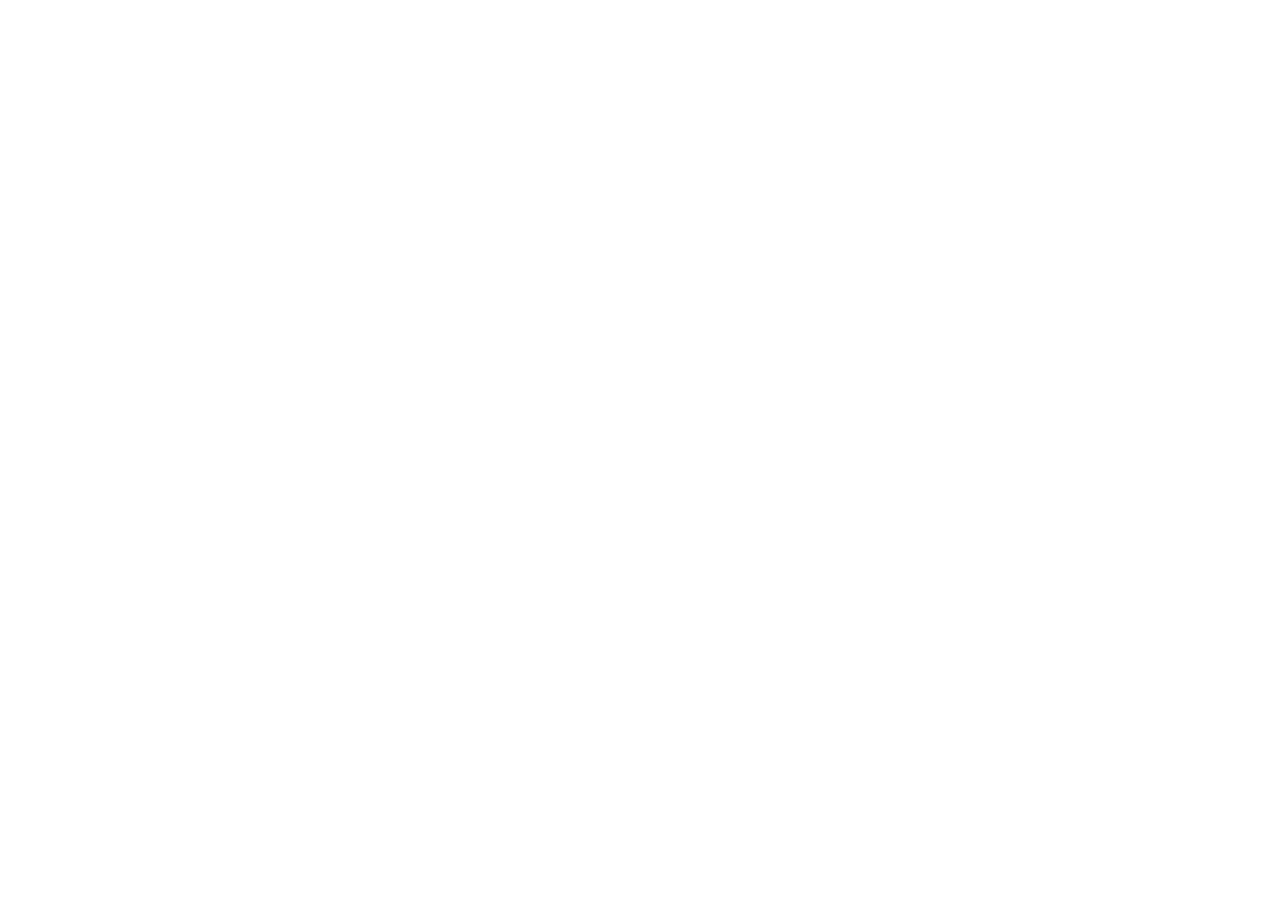
==== index.html @ 5bca3d7c "added the files and wired up html and css file" ====
<!DOCTYPE html>
<html lang="en">
<head>
    <meta charset="UTF-8">
    <meta name="viewport" content="width=device-width, initial-scale=1.0">
    <title>Kestrel Bay Health | Find care close to home</title>
    <meta name="description" content="Find doctors, hospitals, and clinics across the region. Book a visit, find a location, or get answers about your care at Kestrel Bay Health.">
    <!-- for social sharing -->
    <meta property="og:title" content="Kestrel Bay Health | Find care close to home">
    <meta property="og:description" content="Find doctors, hospitals, and clinics across the region. Book a visit, find a location, or get answers about your care at Kestrel Bay Health.">
    <meta property="og:type" content="website">

    <!-- Fonts: Atkinson Hyperlegible for headings, Inter for body -->
    <link rel="preconnect" href="https://fonts.googleapis.com">
    <link rel="preconnect" href="https://fonts.gstatic.com" crossorigin>
    <link href="https://fonts.googleapis.com/css2?family=Atkinson+Hyperlegible:wght@400;700&family=Inter:wght@400;700&display=swap" rel="stylesheet">

    <!-- Stylesheet -->
    <link rel="stylesheet" href="css/styles.css">
    <link rel="stylesheet" href="css/tokens.css">
</head>
<body>

</body>
</html>
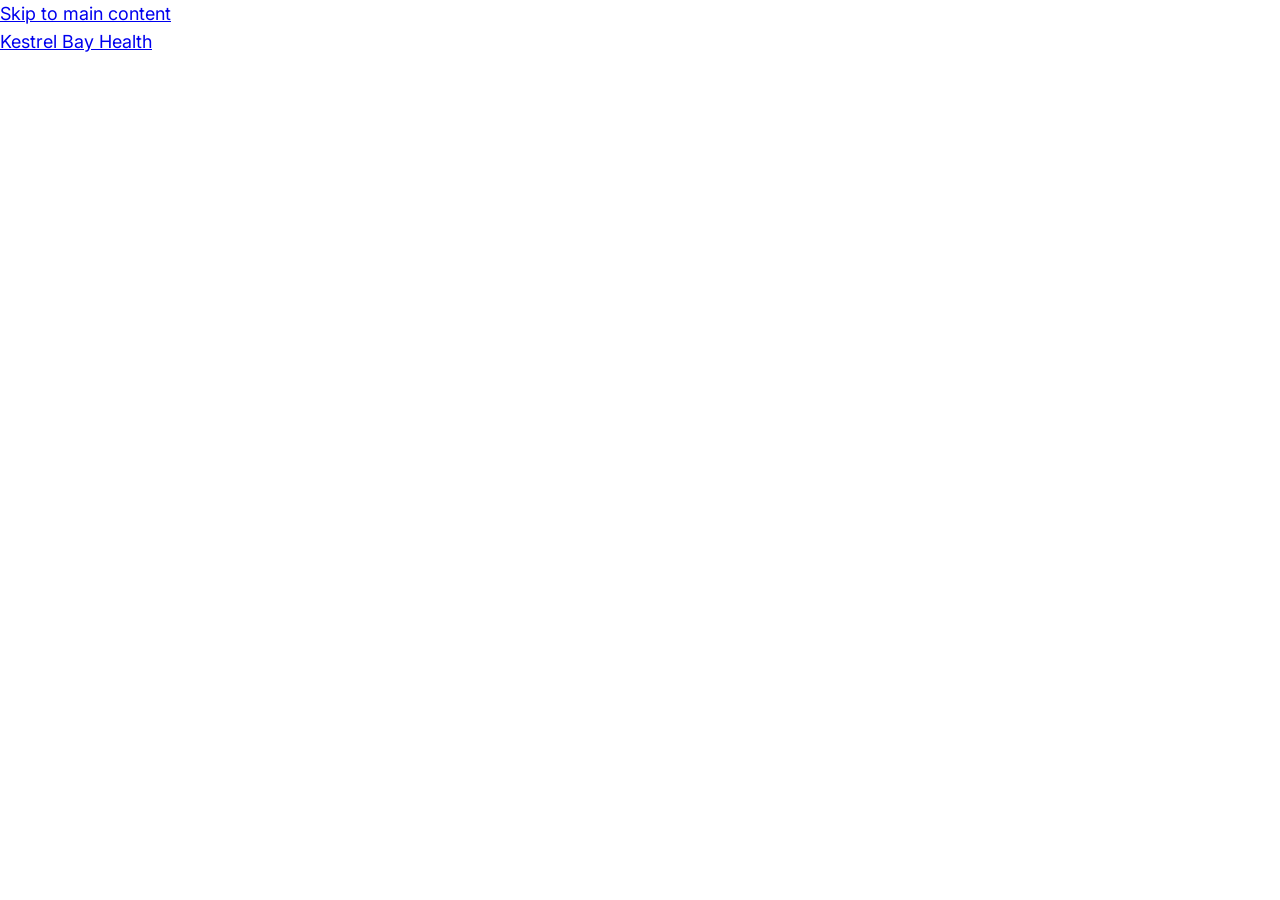
==== commit 2706d99b: "added the styles files" ====
--- a/index.html
+++ b/index.html
@@ -19,7 +19,23 @@
     <link rel="stylesheet" href="css/styles.css">
     <link rel="stylesheet" href="css/tokens.css">
 </head>
-<body>
+
+
+
+<body>  
+    <!-- directly skipping to the main content -->
+    <a href="#main">Skip to main content</a>
+
+    <!-- header -->
+    <header class="site-header">
+        <div>
+            <a class="" href="index.html" aria-label="Kestrel Bay Health Home">
+                <span class="logo-mark" aria-hidden="true"></span>
+                <span class="logo-text">Kestrel Bay Health</span>
+            </a>
+        </div>
+
+    </header>
 
 </body>
 </html>
--- a/css/styles.css
+++ b/css/styles.css
@@ -0,0 +1,62 @@
+*, *::before, *::after {
+    box-sizing: border-box;
+    margin: 0;
+    padding: 0;
+}
+
+html{
+    /* Set scroll padding for sticky header */
+    scroll-padding-top : calc(var(--header-height) + var(--space-3));
+    /* Prevent font size adjustments on mobile devices */
+    -webkit-text-size-adjust: 100%;
+}
+
+/* Base styles for body, headings, paragraphs, and lists */
+body {
+    margin : 0px; 
+    font-family: var(--font-body);
+    font-size: var(--text-body);
+    line-height: var(--lh-body);
+    color: var(--color-text-dark);
+    background-color: var(--color-white);
+}
+
+
+h1, h2, h3 {
+    font-family: var(--font-heading);
+    font-weight: 700; 
+    color : var(--color-text-dark);
+    margin : 0px; 
+}
+
+/* Display size on large screens, H1 size on phones so it doesn't overflow */
+h1 {
+  font-size: var(--text-h1);
+  line-height: var(--lh-h1);
+}
+ 
+h2 {
+  font-size: var(--text-h2);
+  line-height: var(--lh-h2);
+}
+ 
+h3 {
+  font-size: var(--text-h3);
+  line-height: var(--lh-h3);
+}
+ 
+p {
+  margin: 0;
+}
+ 
+img,
+svg {
+  max-width: 100%;
+  display: block;
+}
+ 
+ul,
+ol {
+  margin: 0;
+  padding: 0;
+}
--- a/css/tokens.css
+++ b/css/tokens.css
@@ -0,0 +1,65 @@
+/* ==========================================================================
+   Kestrel Bay Health: Design tokens
+   Mirrors the Figma style tile. Change a value here and it updates everywhere.
+   Contrast ratios are measured against white (#FFFFFF).
+   ========================================================================== */
+
+:root {
+  /* ---------- Colors ---------- */
+  --color-primary-navy: #0B3D5C;   /* 11.4:1  header text, buttons, footer */
+  --color-primary-teal: #0F7C7A;   /*  5.0:1  links, accents */
+  --color-text-dark:    #1F2933;   /* 14.8:1  body text */
+  --color-text-muted:   #52606D;   /*  6.5:1  secondary text */
+  --color-surface-light:#F2F6F9;   /*  section backgrounds */
+  --color-focus-amber:  #D97706;   /*  3.2:1  focus ring (non-text, needs 3:1) */
+  --color-error-red:    #B42318;   /*  6.6:1  form errors, emergency bar */
+  --color-white:        #FFFFFF;
+
+  /* ---------- Typography ---------- */
+  --font-heading: "Atkinson Hyperlegible", system-ui, sans-serif;
+  --font-body:    "Inter", system-ui, sans-serif;
+
+  /* size / line-height pairs from the Figma text styles */
+  --text-display: 3rem;      /* 48px */
+  --lh-display:   3.5rem;    /* 56px */
+  --text-h1:      2.5rem;    /* 40px */
+  --lh-h1:        3rem;      /* 48px */
+  --text-h2:      2rem;      /* 32px */
+  --lh-h2:        2.5rem;    /* 40px */
+  --text-h3:      1.5rem;    /* 24px */
+  --lh-h3:        2rem;      /* 32px */
+  --text-body:    1.125rem;  /* 18px */
+  --lh-body:      1.75rem;   /* 28px */
+  --text-small:   1rem;      /* 16px */
+  --lh-small:     1.5rem;    /* 24px */
+
+  /* ---------- Spacing (8px scale) ---------- */
+  --space-1: 0.5rem;   /*  8px */
+  --space-2: 0.75rem;  /* 12px */
+  --space-3: 1rem;     /* 16px */
+  --space-4: 1.5rem;   /* 24px */
+  --space-5: 2rem;     /* 32px */
+  --space-6: 2.5rem;   /* 40px */
+  --space-7: 3rem;     /* 48px */
+  --space-8: 4rem;     /* 64px */
+  --space-9: 5rem;     /* 80px */
+
+  /* ---------- Layout ---------- */
+  --container-max: 75rem;      /* 1200px content width */
+  --gutter: 1rem;              /* 16px side padding on phones */
+  --radius: 0.375rem;          /* 6px buttons and inputs */
+  --radius-card: 0.5rem;       /* 8px cards */
+  --header-height: 5rem;       /* used for scroll-padding with sticky header */
+
+  /* ---------- Interaction ---------- */
+  --target-min: 2.75rem;       /* 44px minimum height for buttons and inputs */
+
+  /* Double focus ring: 2px white inner + 3px amber outer (WCAG 2.4.7, 1.4.11) */
+  --focus-ring: 0 0 0 2px var(--color-white), 0 0 0 5px var(--color-focus-amber);
+}
+
+@media (min-width: 48em) {      /* 768px and up */
+  :root {
+    --gutter: 2rem;
+  }
+}
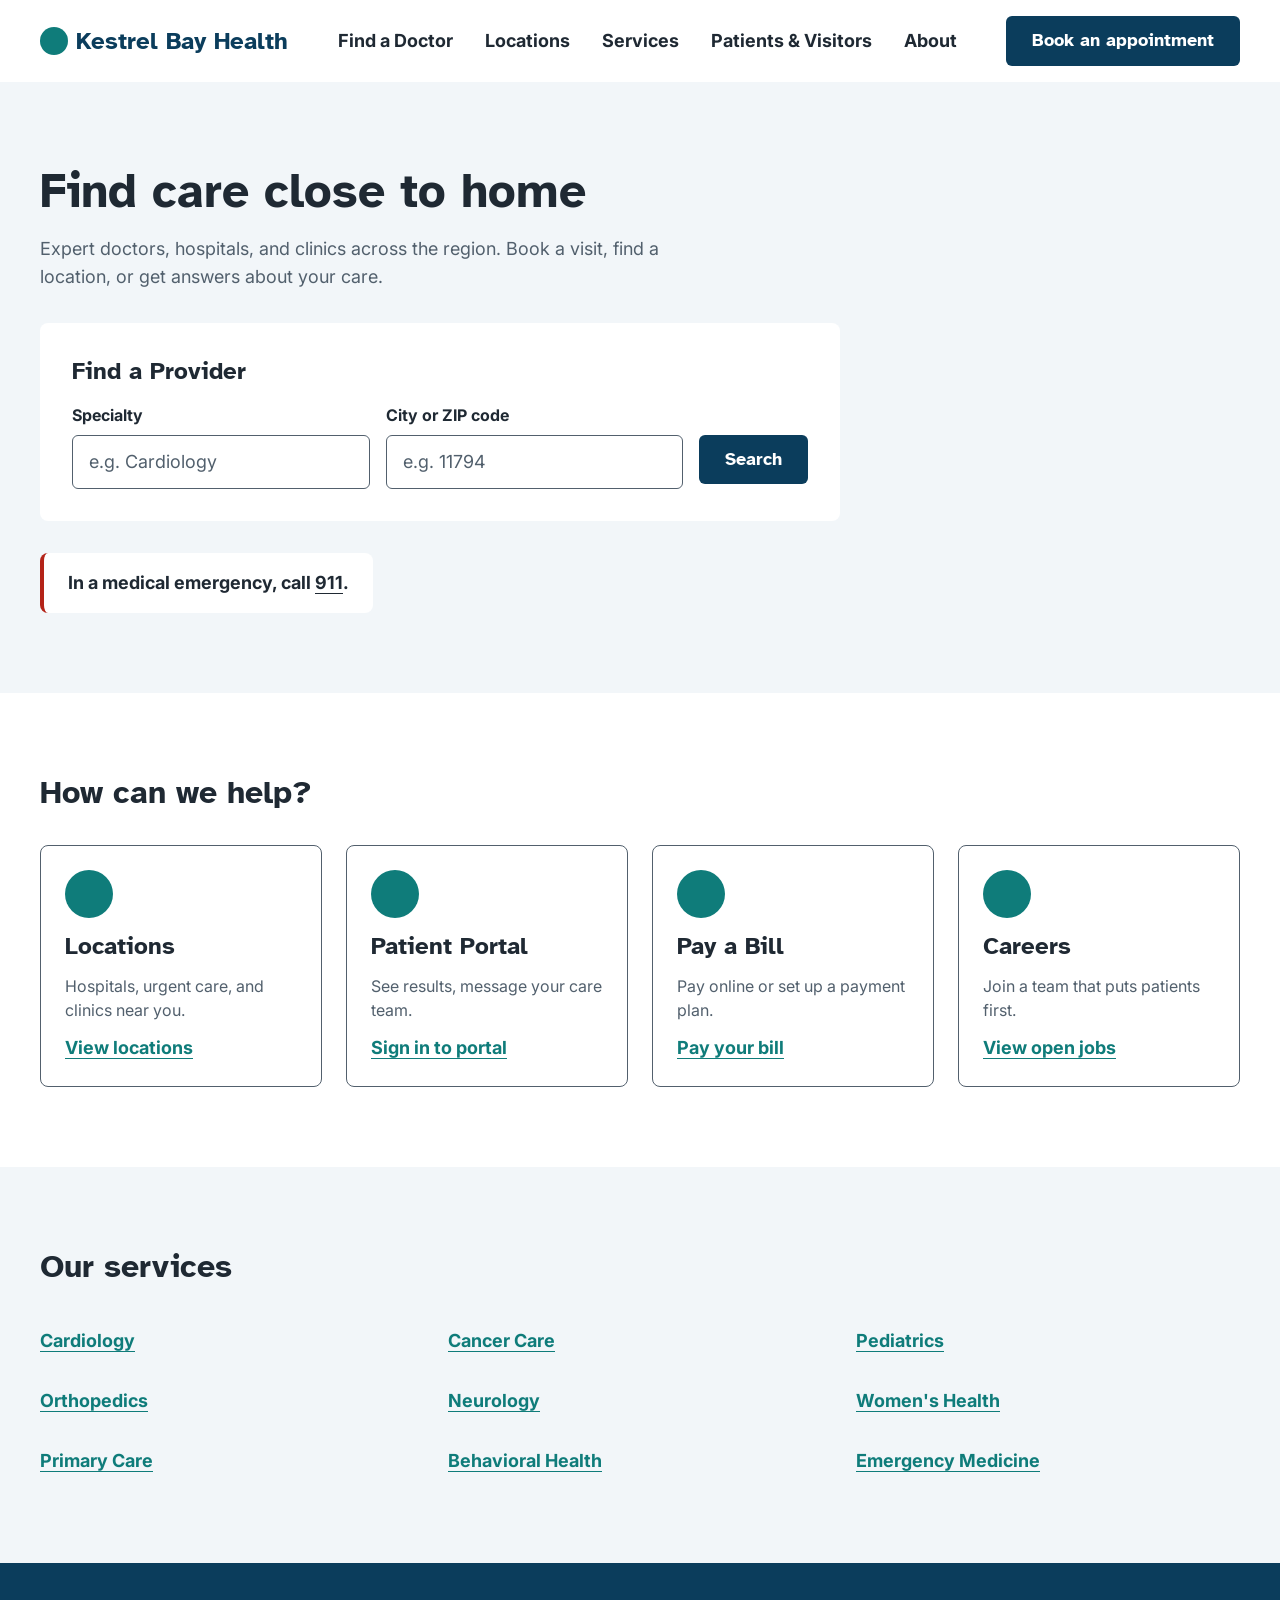
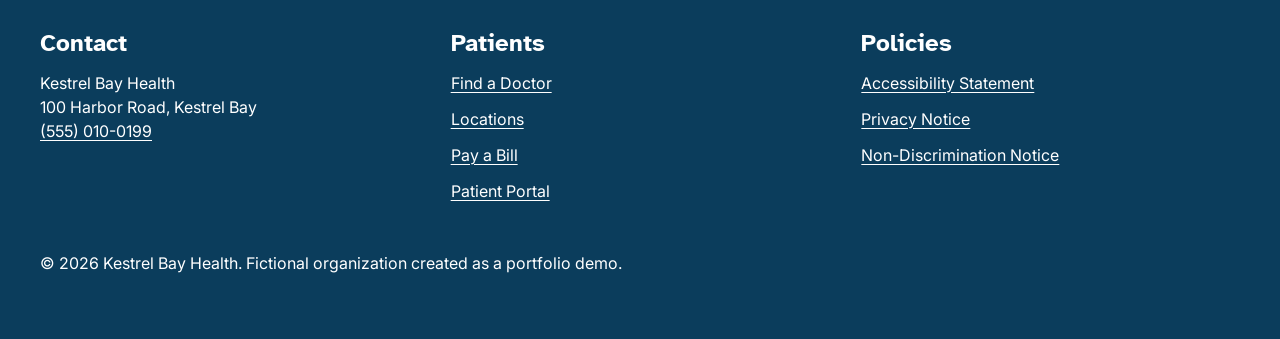
==== commit aec217aa: "added the html , js and css files" ====
--- a/index.html
+++ b/index.html
@@ -18,24 +18,204 @@
     <!-- Stylesheet -->
     <link rel="stylesheet" href="css/styles.css">
     <link rel="stylesheet" href="css/tokens.css">
+
+    <!-- Structured data for SEO (fictional organization) -->
+    <script type="application/ld+json">
+        {
+            "@context": "https://schema.org",
+            "@type": "MedicalOrganization",
+            "name": "Kestrel Bay Health",
+            "address": {
+            "@type": "PostalAddress",
+            "streetAddress": "100 Harbor Road",
+            "addressLocality": "Kestrel Bay"
+            },
+            "telephone": "(555) 010-0199"
+        }
+    </script>
 </head>
 
 
 
-<body>  
-    <!-- directly skipping to the main content -->
-    <a href="#main">Skip to main content</a>
-
-    <!-- header -->
-    <header class="site-header">
-        <div>
-            <a class="" href="index.html" aria-label="Kestrel Bay Health Home">
-                <span class="logo-mark" aria-hidden="true"></span>
-                <span class="logo-text">Kestrel Bay Health</span>
-            </a>
-        </div>
-
-    </header>
-
+<body>
+  <!-- skip to main content -->
+  <a class="skip-link" href="#main">Skip to main content</a>
+ 
+  <!-- Header -->
+  <header class="site-header">
+    <div class="container header-inner">
+      <!-- Logo link with a clear accessible name -->
+      <a class="logo" href="index.html" aria-label="Kestrel Bay Health, home">
+        <span class="logo-mark" aria-hidden="true"></span>
+        <span class="logo-text">Kestrel Bay Health</span>
+      </a>
+ 
+      <!-- Mobile menu toggle (shown only on small screens) -->
+      <button class="nav-toggle" type="button" aria-expanded="false" aria-controls="primary-nav">
+        Menu
+      </button>
+ 
+      <!-- Main navigation -->
+      <nav id="primary-nav" class="primary-nav" aria-label="Main">
+        <ul>
+          <li><a href="#">Find a Doctor</a></li>
+          <li><a href="#">Locations</a></li>
+          <li><a href="#services">Services</a></li>
+          <li><a href="#">Patients &amp; Visitors</a></li>
+          <li><a href="#">About</a></li>
+        </ul>
+      </nav>
+ 
+      <!-- Primary call to action -->
+      <a class="button button-primary" href="#">Book an appointment</a>
+    </div>
+  </header>
+ 
+  <!-- Main content -->
+  <main id="main" tabindex="-1">
+ 
+    <!-- HERO -->
+    <section class="hero" aria-labelledby="hero-title">
+      <div class="container">
+        <h1 id="hero-title">Find care close to home</h1>
+        <p class="hero-intro">
+          Expert doctors, hospitals, and clinics across the region.
+          Book a visit, find a location, or get answers about your care.
+        </p>
+ 
+        <!-- Search form (WCAG 1.3.1, 3.3.1, 3.3.2) -->
+        <form class="search-card" role="search" aria-labelledby="search-title" novalidate>
+          <h2 id="search-title">Find a Provider</h2>
+ 
+          <div class="search-row">
+            <div class="field">
+              <label for="specialty">Specialty</label>
+              <input id="specialty" name="specialty" type="text"
+                     placeholder="e.g. Cardiology"
+                     aria-describedby="specialty-error">
+              <p id="specialty-error" class="field-error" hidden>
+                <span aria-hidden="true">⚠</span> Enter a specialty, such as Cardiology.
+              </p>
+            </div>
+ 
+            <div class="field">
+              <label for="zip">City or ZIP code</label>
+              <input id="zip" name="zip" type="text"
+                     placeholder="e.g. 11794"
+                     autocomplete="postal-code"
+                     aria-describedby="zip-error">
+              <p id="zip-error" class="field-error" hidden>
+                <span aria-hidden="true">⚠</span> Enter a city or a 5-digit ZIP code.
+              </p>
+            </div>
+ 
+            <button class="button button-primary" type="submit">Search</button>
+          </div>
+ 
+          <!-- Announces search results or errors to screen readers -->
+          <p class="search-status" role="status" aria-live="polite"></p>
+        </form>
+ 
+        <!-- Emergency notice: red bar plus words, never color alone (WCAG 1.4.1) -->
+        <aside class="emergency-notice" aria-label="Emergency information">
+          <p><strong>In a medical emergency, call <a href="tel:911">911</a>.</strong></p>
+        </aside>
+      </div>
+    </section>
+ 
+    <!-- Quick links -->
+    <section class="quick-links" aria-labelledby="help-title">
+      <div class="container">
+        <h2 id="help-title">How can we help?</h2>
+ 
+        <ul class="card-grid">
+          <li class="card">
+            <span class="card-icon" aria-hidden="true"></span>
+            <h3>Locations</h3>
+            <p>Hospitals, urgent care, and clinics near you.</p>
+            <a href="#">View locations</a>
+          </li>
+          <li class="card">
+            <span class="card-icon" aria-hidden="true"></span>
+            <h3>Patient Portal</h3>
+            <p>See results, message your care team.</p>
+            <a href="#">Sign in to portal</a>
+          </li>
+          <li class="card">
+            <span class="card-icon" aria-hidden="true"></span>
+            <h3>Pay a Bill</h3>
+            <p>Pay online or set up a payment plan.</p>
+            <a href="#">Pay your bill</a>
+          </li>
+          <li class="card">
+            <span class="card-icon" aria-hidden="true"></span>
+            <h3>Careers</h3>
+            <p>Join a team that puts patients first.</p>
+            <a href="#">View open jobs</a>
+          </li>
+        </ul>
+      </div>
+    </section>
+ 
+    <!-- Services -->
+    <section id="services" class="services" aria-labelledby="services-title">
+      <div class="container">
+        <h2 id="services-title">Our services</h2>
+        <ul class="services-list">
+          <li><a href="#">Cardiology</a></li>
+          <li><a href="#">Cancer Care</a></li>
+          <li><a href="#">Pediatrics</a></li>
+          <li><a href="#">Orthopedics</a></li>
+          <li><a href="#">Neurology</a></li>
+          <li><a href="#">Women's Health</a></li>
+          <li><a href="#">Primary Care</a></li>
+          <li><a href="#">Behavioral Health</a></li>
+          <li><a href="#">Emergency Medicine</a></li>
+        </ul>
+      </div>
+    </section>
+ 
+  </main>
+ 
+  <!-- Footer -->
+  <footer class="site-footer">
+    <div class="container">
+      <div class="footer-columns">
+        <section aria-labelledby="footer-contact">
+          <h2 id="footer-contact">Contact</h2>
+          <address>
+            Kestrel Bay Health<br>
+            100 Harbor Road, Kestrel Bay<br>
+            <a href="tel:+15550100199">(555) 010-0199</a>
+          </address>
+        </section>
+ 
+        <nav aria-labelledby="footer-patients">
+          <h2 id="footer-patients">Patients</h2>
+          <ul>
+            <li><a href="#">Find a Doctor</a></li>
+            <li><a href="#">Locations</a></li>
+            <li><a href="#">Pay a Bill</a></li>
+            <li><a href="#">Patient Portal</a></li>
+          </ul>
+        </nav>
+ 
+        <nav aria-labelledby="footer-policies">
+          <h2 id="footer-policies">Policies</h2>
+          <ul>
+            <li><a href="accessibility.html">Accessibility Statement</a></li>
+            <li><a href="#">Privacy Notice</a></li>
+            <li><a href="#">Non-Discrimination Notice</a></li>
+          </ul>
+        </nav>
+      </div>
+ 
+      <p class="footer-legal">
+        © 2026 Kestrel Bay Health. Fictional organization created as a portfolio demo.
+      </p>
+    </div>
+  </footer>
+ 
+  <script src="js/main.js" defer></script>
 </body>
 </html>
--- a/css/styles.css
+++ b/css/styles.css
@@ -59,4 +59,619 @@
 ol {
   margin: 0;
   padding: 0;
-}+}
+
+/* Links are underlined so they never rely on color alone (WCAG 1.4.1) */
+a {
+  color: var(--color-primary-teal);
+  text-decoration: underline;
+  text-underline-offset: 0.2em;
+  text-decoration-thickness: 1px;
+}
+ 
+a:hover {
+  text-decoration-thickness: 2px;
+}
+ 
+address {
+  font-style: normal;
+}
+ 
+.container {
+  width: 100%;
+  max-width: calc(var(--container-max) + (var(--gutter) * 2));
+  margin-inline: auto;
+  padding-inline: var(--gutter);
+}
+
+
+/* Focus styles for accessibility */
+:focus-visible {
+  outline: 2px solid transparent;
+  box-shadow: var(--focus-ring);
+  border-radius: var(--radius);
+}
+ 
+/* main gets programmatic focus from the skip link; no ring needed there */
+main:focus {
+  outline: none;
+}
+ 
+
+
+/* Skip link for accessibility */
+.skip-link {
+  position: absolute;
+  top: var(--space-2);
+  left: var(--space-2);
+  z-index: 100;
+  padding: var(--space-2) var(--space-4);
+  background: var(--color-primary-navy);
+  color: var(--color-white);
+  font-weight: 700;
+  text-decoration: none;
+  border-radius: var(--radius);
+  /* Moved off-screen until it receives keyboard focus */
+  transform: translateY(-200%);
+}
+ 
+.skip-link:focus {
+  transform: translateY(0);
+}
+
+
+.button {
+  display: inline-flex;
+  align-items: center;
+  justify-content: center;
+  min-height: var(--target-min);          /* 44px target size (WCAG 2.5.8) */
+  padding: var(--space-2) var(--space-4);
+  font-family: var(--font-heading);
+  font-size: var(--text-body);
+  font-weight: 700;
+  line-height: 1.2;
+  text-decoration: none;
+  border: 2px solid transparent;
+  border-radius: var(--radius);
+  cursor: pointer;
+}
+ 
+.button-primary {
+  background: var(--color-primary-navy);
+  color: var(--color-white);
+}
+ 
+.button-primary:hover {
+  background: var(--color-text-dark);
+  text-decoration: underline;
+}
+
+/* ---------- Header and navigation ---------- */
+ 
+.site-header {
+  position: sticky;
+  top: 0;
+  z-index: 50;
+  background: var(--color-white);
+  border-bottom: 1px solid var(--color-surface-light);
+}
+ 
+.header-inner {
+  display: flex;
+  flex-wrap: wrap;
+  align-items: center;
+  justify-content: space-between;
+  gap: var(--space-3);
+  padding-block: var(--space-3);
+}
+ 
+.logo {
+  display: inline-flex;
+  align-items: center;
+  gap: var(--space-1);
+  font-family: var(--font-heading);
+  font-size: var(--text-h3);
+  line-height: var(--lh-h3);
+  font-weight: 700;
+  color: var(--color-primary-navy);
+  text-decoration: none;
+}
+ 
+.logo-mark {
+  width: 1.75rem;
+  height: 1.75rem;
+  border-radius: 50%;
+  background: var(--color-primary-teal);
+  flex-shrink: 0;
+}
+ 
+.nav-toggle {
+  min-height: var(--target-min);
+  min-width: var(--target-min);
+  padding: var(--space-1) var(--space-3);
+  font: inherit;
+  font-weight: 700;
+  color: var(--color-primary-navy);
+  background: var(--color-white);
+  border: 2px solid var(--color-primary-navy);
+  border-radius: var(--radius);
+  cursor: pointer;
+}
+ 
+.primary-nav {
+  width: 100%;
+}
+ 
+.primary-nav ul {
+  list-style: none;
+  display: flex;
+  flex-direction: column;
+}
+ 
+.primary-nav a {
+  display: block;
+  padding: var(--space-2) 0;
+  min-height: var(--target-min);
+  font-weight: 700;
+  color: var(--color-text-dark);
+  text-decoration: none;
+}
+ 
+.primary-nav a:hover {
+  text-decoration: underline;
+}
+ 
+.site-header .button-primary {
+  width: 100%;
+}
+ 
+/* Without JavaScript the nav stays visible. With JS, it collapses on phones
+   and the Menu button toggles it (main.js adds the .js class). */
+.nav-toggle {
+  display: none;
+}
+ 
+.js .nav-toggle {
+  display: inline-flex;
+}
+ 
+.js .primary-nav,
+.js .site-header .button-primary {
+  display: none;
+}
+ 
+.js .site-header.is-open .primary-nav,
+.js .site-header.is-open .button-primary {
+  display: block;
+}
+ 
+.js .site-header.is-open .button-primary {
+  display: inline-flex;
+}
+ 
+/* Desktop header: everything on one row */
+@media (min-width: 64em) {   /* 1024px */
+  .js .nav-toggle {
+    display: none;
+  }
+ 
+  .js .primary-nav,
+  .primary-nav {
+    display: block;
+    width: auto;
+  }
+ 
+  .js .site-header .button-primary,
+  .site-header .button-primary {
+    display: inline-flex;
+    width: auto;
+  }
+ 
+  .header-inner {
+    flex-wrap: nowrap;
+    gap: var(--space-5);
+  }
+ 
+  .primary-nav ul {
+    flex-direction: row;
+    gap: var(--space-5);
+  }
+ 
+  .primary-nav a {
+    padding: var(--space-1) 0;
+    display: flex;
+    align-items: center;
+  }
+}
+ 
+/* ---------- Hero section ---------- */
+.hero {
+  background: var(--color-surface-light);
+  padding-block: var(--space-7);
+}
+ 
+.hero .container {
+  display: flex;
+  flex-direction: column;
+  align-items: flex-start;
+  gap: var(--space-5);
+}
+ 
+.hero-intro {
+  max-width: 40rem;            /* about 640px, comfortable line length */
+  color: var(--color-text-muted);
+  margin-top: calc(var(--space-3) - var(--space-5));
+}
+ 
+.search-card {
+  width: 100%;
+  max-width: 50rem;
+  background: var(--color-white);
+  border-radius: var(--radius-card);
+  padding: var(--space-4);
+}
+ 
+.search-card h2 {
+  font-size: var(--text-h3);
+  line-height: var(--lh-h3);
+  margin-bottom: var(--space-3);
+}
+ 
+.search-row {
+  display: flex;
+  flex-direction: column;
+  gap: var(--space-3);
+}
+ 
+.field {
+  display: flex;
+  flex-direction: column;
+  gap: var(--space-1);
+  flex: 1;
+  min-width: 0;                /* lets fields shrink so the row fits the card */
+}
+ 
+.field input {
+  width: 100%;
+}
+ 
+.search-row .button {
+  flex-shrink: 0;
+}
+ 
+.field label {
+  font-size: var(--text-small);
+  line-height: var(--lh-small);
+  font-weight: 700;
+}
+ 
+.field input {
+  min-height: var(--target-min);
+  padding: var(--space-2) var(--space-3);
+  font: inherit;
+  color: var(--color-text-dark);
+  background: var(--color-white);
+  border: 1px solid var(--color-text-muted);   /* 6.5:1, passes 3:1 for UI */
+  border-radius: var(--radius);
+}
+ 
+.field input::placeholder {
+  color: var(--color-text-muted);
+  opacity: 1;
+}
+ 
+/* Error state: thicker red border plus text message, never color alone */
+.field input[aria-invalid="true"] {
+  border: 2px solid var(--color-error-red);
+}
+ 
+.field-error {
+  font-size: var(--text-small);
+  line-height: var(--lh-small);
+  font-weight: 700;
+  color: var(--color-error-red);
+}
+ 
+.search-status {
+  margin-top: var(--space-3);
+  font-size: var(--text-small);
+  line-height: var(--lh-small);
+}
+ 
+.search-status:empty {
+  margin-top: 0;
+}
+ 
+@media (min-width: 48em) {   /* 768px: fields side by side */
+  .hero {
+    padding-block: var(--space-9);
+  }
+ 
+  h1 {
+    font-size: var(--text-display);
+    line-height: var(--lh-display);
+  }
+ 
+  .search-card {
+    padding: var(--space-5);
+  }
+ 
+  .search-row {
+    flex-direction: row;
+    align-items: flex-start;
+  }
+ 
+  /* Line the button up with the inputs, under the labels */
+  .search-row .button {
+    margin-top: calc(var(--lh-small) + var(--space-1));
+  }
+}
+ 
+ 
+/* ---------- Emergency notice ---------- */
+ 
+.emergency-notice {
+  background: var(--color-white);
+  border-left: 4px solid var(--color-error-red);
+  border-radius: var(--radius-card);
+  padding: var(--space-3) var(--space-4);
+}
+ 
+.emergency-notice a {
+  color: var(--color-text-dark);
+}
+ 
+ 
+/* ---------- Quick links (CSS Grid) ---------- */
+ 
+.quick-links {
+  padding-block: var(--space-7);
+}
+ 
+.quick-links h2 {
+  margin-bottom: var(--space-5);
+}
+ 
+/* Cards wrap automatically: 1 column on phones, up to 4 on desktop */
+.card-grid {
+  list-style: none;
+  display: grid;
+  grid-template-columns: repeat(auto-fit, minmax(15rem, 1fr));
+  gap: var(--space-4);
+}
+ 
+.card {
+  display: flex;
+  flex-direction: column;
+  gap: var(--space-2);
+  padding: var(--space-4);
+  background: var(--color-white);
+  border: 1px solid var(--color-text-muted);
+  border-radius: var(--radius-card);
+}
+ 
+.card-icon {
+  width: 3rem;
+  height: 3rem;
+  border-radius: 50%;
+  background: var(--color-primary-teal);
+}
+ 
+.card p {
+  font-size: var(--text-small);
+  line-height: var(--lh-small);
+  color: var(--color-text-muted);
+  flex-grow: 1;                /* pushes links to the same line in every card */
+}
+ 
+.card a {
+  font-weight: 700;
+}
+ 
+ 
+/* ---------- Services ---------- */
+ 
+.services {
+  background: var(--color-surface-light);
+  padding-block: var(--space-7);
+}
+ 
+.services h2 {
+  margin-bottom: var(--space-5);
+}
+ 
+.services-list {
+  list-style: none;
+  display: grid;
+  grid-template-columns: 1fr;
+  gap: var(--space-3) var(--space-4);
+}
+ 
+.services-list a {
+  display: inline-block;
+  padding-block: var(--space-1);
+  font-weight: 700;
+}
+ 
+@media (min-width: 40em) {   /* 640px */
+  .services-list {
+    grid-template-columns: repeat(2, 1fr);
+  }
+}
+ 
+@media (min-width: 64em) {   /* 1024px */
+  .quick-links,
+  .services {
+    padding-block: var(--space-9);
+  }
+ 
+  .services-list {
+    grid-template-columns: repeat(3, 1fr);
+  }
+}
+ 
+ 
+/* ---------- Footer ---------- */
+ 
+.site-footer {
+  background: var(--color-primary-navy);
+  color: var(--color-white);
+  padding-block: var(--space-8);
+}
+ 
+.site-footer h2 {
+  /* Structurally H2, visually H3 size: levels describe structure, not size */
+  font-size: var(--text-h3);
+  line-height: var(--lh-h3);
+  color: var(--color-white);
+  margin-bottom: var(--space-2);
+}
+ 
+.footer-columns {
+  display: grid;
+  grid-template-columns: 1fr;
+  gap: var(--space-5);
+}
+ 
+.site-footer ul {
+  list-style: none;
+  display: flex;
+  flex-direction: column;
+  gap: var(--space-2);
+}
+ 
+.site-footer address,
+.site-footer li,
+.footer-legal {
+  font-size: var(--text-small);
+  line-height: var(--lh-small);
+}
+ 
+.site-footer a {
+  color: var(--color-white);
+}
+ 
+.footer-legal {
+  margin-top: var(--space-7);
+}
+ 
+@media (min-width: 48em) {
+  .footer-columns {
+    grid-template-columns: repeat(3, 1fr);
+  }
+}
+ 
+ 
+/* ---------- Content pages (accessibility statement) ---------- */
+ 
+.prose {
+  max-width: calc(48rem + (var(--gutter) * 2));
+  padding-block: var(--space-7);
+}
+ 
+.prose h1 {
+  margin-bottom: var(--space-2);
+}
+ 
+.prose section {
+  margin-top: var(--space-6);
+}
+ 
+.prose h2 {
+  font-size: var(--text-h3);
+  line-height: var(--lh-h3);
+  margin-bottom: var(--space-2);
+}
+ 
+.prose p + p,
+.prose ul + p,
+.prose table + p {
+  margin-top: var(--space-3);
+}
+ 
+.prose ul {
+  padding-left: var(--space-4);
+}
+ 
+.prose li + li {
+  margin-top: var(--space-1);
+}
+ 
+.meta {
+  color: var(--color-text-muted);
+  font-size: var(--text-small);
+}
+ 
+.breadcrumb {
+  margin-bottom: var(--space-4);
+  font-size: var(--text-small);
+}
+ 
+.breadcrumb ol {
+  list-style: none;
+  display: flex;
+  flex-wrap: wrap;
+  gap: var(--space-1);
+}
+ 
+/* Separator is decorative CSS, so screen readers don't read it */
+.breadcrumb li + li::before {
+  content: "/";
+  margin-right: var(--space-1);
+  color: var(--color-text-muted);
+}
+ 
+.breadcrumb [aria-current="page"] {
+  color: var(--color-text-dark);
+  text-decoration: none;
+  font-weight: 700;
+}
+ 
+/* Tables scroll inside themselves on phones instead of the whole page */
+.prose table {
+  display: block;
+  overflow-x: auto;
+  width: 100%;
+  border-collapse: collapse;
+  font-size: var(--text-small);
+  line-height: var(--lh-small);
+}
+ 
+.prose caption {
+  text-align: left;
+  font-weight: 700;
+  padding-bottom: var(--space-1);
+}
+ 
+.prose th,
+.prose td {
+  text-align: left;
+  padding: var(--space-2) var(--space-3);
+  border-bottom: 1px solid var(--color-text-muted);
+}
+ 
+.prose th {
+  background: var(--color-surface-light);
+}
+ 
+ 
+/* ---------- Reduced motion (WCAG 2.3.3) ---------- */
+ 
+@media (prefers-reduced-motion: reduce) {
+  *,
+  *::before,
+  *::after {
+    animation-duration: 0.01ms !important;
+    animation-iteration-count: 1 !important;
+    transition-duration: 0.01ms !important;
+    scroll-behavior: auto !important;
+  }
+}
+ 
+@media (prefers-reduced-motion: no-preference) {
+  html {
+    scroll-behavior: smooth;
+  }
+}
+
+
